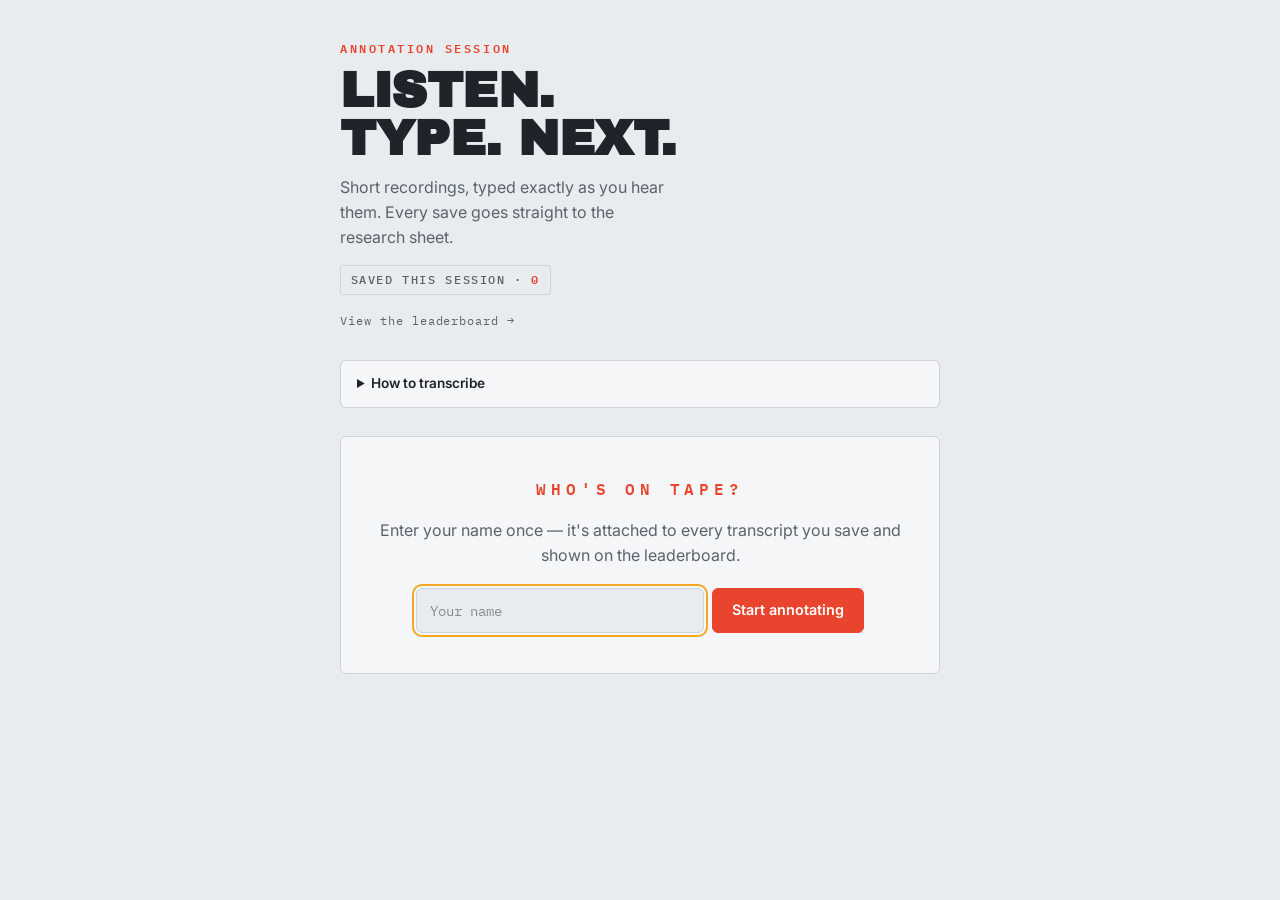
==== index.html @ 05768f13 "Audio annotation tool: waveform player, Sheets backend, leaderboard Static GitHub Pages app: streams" ====
<!DOCTYPE html>
<html lang="en">
<head>
  <meta charset="UTF-8" />
  <meta name="viewport" content="width=device-width, initial-scale=1.0" />
  <title>Listen. Type. Next.</title>
  <link rel="icon" href="data:image/svg+xml,<svg xmlns=%22http://www.w3.org/2000/svg%22 viewBox=%220 0 100 100%22><text y=%22.9em%22 font-size=%2290%22>🎙️</text></svg>" />
  <link rel="preconnect" href="https://fonts.googleapis.com" />
  <link rel="preconnect" href="https://fonts.gstatic.com" crossorigin />
  <link
    href="https://fonts.googleapis.com/css2?family=Archivo+Black&family=IBM+Plex+Mono:wght@400;500;600&family=Inter:wght@400;500;600&display=swap"
    rel="stylesheet"
  />
  <link rel="stylesheet" href="style.css" />
</head>
<body>
  <main class="container">
    <header class="masthead">
      <p class="eyebrow">Annotation session</p>
      <h1>Listen.<br />Type. Next.</h1>
      <p class="lede">
        Short recordings, typed exactly as you hear them. Every save goes
        straight to the research sheet.
      </p>
      <p class="session-chip" aria-live="polite">
        SAVED THIS SESSION&nbsp;·&nbsp;<span id="session-count">0</span>
      </p>
      <p class="session-chip name-chip hidden" id="name-chip">
        ANNOTATOR&nbsp;·&nbsp;<span id="name-chip-value"></span>
        <button id="change-name-btn" class="chip-btn" type="button">change</button>
      </p>
      <p class="leaderboard-link"><a href="leaderboard.html">View the leaderboard →</a></p>
    </header>

    <details class="fieldnotes">
      <summary>How to transcribe</summary>
      <ul>
        <li>Listen to the whole clip before saving. Replay as often as you need.</li>
        <li>Type exactly what you hear, in normal sentence case with punctuation.</li>
        <li>Numbers: write them the way they were spoken — “twenty five” if said as words, “2 5” if spelled out.</li>
        <li>Unclear word? Give your best guess in brackets: <code>[unclear]</code> or <code>[market?]</code>.</li>
        <li>Nothing intelligible at all? Use <em>Can't make it out</em> — that answer counts too.</li>
        <li>Shortcuts: <kbd>Ctrl</kbd>+<kbd>Space</kbd> play/pause · <kbd>Ctrl</kbd>+<kbd>&larr;</kbd> restart · <kbd>Ctrl</kbd>+<kbd>Enter</kbd> save.</li>
      </ul>
    </details>

    <section id="loading" class="status-card">
      <p>Loading the clip list…</p>
    </section>

    <section id="error" class="status-card hidden">
      <p id="error-message"></p>
      <button id="retry-btn" class="btn">Try again</button>
    </section>

    <section id="done" class="status-card hidden">
      <p class="done-mark">END OF TAPE</p>
      <p>Every clip on this device is transcribed. Thank you — your session is complete.</p>
    </section>

    <section id="name-gate" class="status-card hidden">
      <p class="done-mark">WHO'S ON TAPE?</p>
      <p>Enter your name once — it's attached to every transcript you save and shown on the leaderboard.</p>
      <form id="name-form" class="name-form">
        <input id="name-input" type="text" maxlength="80" autocomplete="name" placeholder="Your name" required />
        <button type="submit" class="btn btn-save">Start annotating</button>
      </form>
    </section>

    <section id="annotator" class="hidden">
      <div class="device" role="group" aria-label="Audio player">
        <p class="tape-label" id="clip-name"></p>

        <div class="lcd">
          <canvas id="waveform" height="96" aria-label="Waveform. Click to seek."></canvas>
          <div class="lcd-row">
            <span id="lcd-status" class="lcd-status">STANDBY</span>
            <span id="time" class="lcd-time">0:00 / 0:00</span>
          </div>
        </div>

        <div class="transport">
          <button id="play-btn" class="play-btn" title="Play / pause (Ctrl+Space)" aria-label="Play">
            <svg viewBox="0 0 24 24" width="22" height="22" aria-hidden="true">
              <path class="icon-play" d="M8 5v14l11-7z" fill="currentColor" />
              <g class="icon-pause" fill="currentColor">
                <rect x="6" y="5" width="4" height="14" />
                <rect x="14" y="5" width="4" height="14" />
              </g>
            </svg>
          </button>

          <div class="speed" id="speed" role="group" aria-label="Playback speed">
            <button data-speed="0.5">.5×</button>
            <button data-speed="0.75">.75×</button>
            <button data-speed="1" class="active">1×</button>
            <button data-speed="1.25">1.25×</button>
            <button data-speed="1.5">1.5×</button>
          </div>

          <button id="loop" class="loop-btn" aria-pressed="false" title="Repeat the clip until you save">LOOP</button>
        </div>
      </div>

      <label class="transcript-label" for="transcription">Transcript</label>
      <textarea
        id="transcription"
        rows="4"
        placeholder="Play the clip, then type what you hear…"
        autocomplete="off"
        spellcheck="true"
      ></textarea>

      <div class="actions">
        <button id="skip-btn" class="btn btn-quiet">Can't make it out — skip</button>
        <button id="submit-btn" class="btn btn-save" disabled>Save &amp; next clip</button>
      </div>
      <p id="hint" class="hint">Play the clip once, then type what you hear.</p>
    </section>

    <div id="toast" class="toast hidden" role="status"></div>
  </main>

  <script src="config.js"></script>
  <script src="app.js"></script>
</body>
</html>
---- style.css ----
/* ── Tokens ──────────────────────────────────────────────────────────────────
   Paper   #E9ECEE  cool workbench gray
   Ink     #1F242A  text
   Shell   #262B31  recorder body
   Screen  #14171B  LCD glass
   Amber   #F5A623  LCD signal / waveform
   Signal  #E8442E  save action
──────────────────────────────────────────────────────────────────────────── */

* { box-sizing: border-box; }

:root {
  --paper: #e9ecee;
  --ink: #1f242a;
  --ink-soft: #5a636d;
  --line: #cdd3d8;
  --card: #f4f6f7;
  --shell: #262b31;
  --shell-edge: #191d22;
  --screen: #14171b;
  --amber: #f5a623;
  --amber-dim: #4a4336;
  --signal: #e8442e;
  --signal-dark: #c93520;
  --mono: "IBM Plex Mono", ui-monospace, monospace;
  --body: "Inter", system-ui, sans-serif;
  --display: "Archivo Black", var(--body);
}

@media (prefers-color-scheme: dark) {
  :root {
    --paper: #15181b;
    --ink: #e6e9ec;
    --ink-soft: #98a1aa;
    --line: #2c3238;
    --card: #1c2024;
  }
}

body {
  margin: 0;
  font-family: var(--body);
  background: var(--paper);
  color: var(--ink);
  line-height: 1.55;
}

.container {
  max-width: 640px;
  margin: 0 auto;
  padding: 2.5rem 1.25rem 5rem;
}

.hidden { display: none !important; }

/* ── Masthead ─────────────────────────────────────────────────────────── */

.eyebrow {
  font-family: var(--mono);
  font-size: 0.72rem;
  font-weight: 600;
  letter-spacing: 0.22em;
  text-transform: uppercase;
  color: var(--signal);
  margin: 0 0 0.5rem;
}

h1 {
  font-family: var(--display);
  font-size: clamp(2.1rem, 7vw, 3.1rem);
  line-height: 0.98;
  letter-spacing: -0.01em;
  text-transform: uppercase;
  margin: 0 0 0.75rem;
}

.lede {
  color: var(--ink-soft);
  max-width: 34ch;
  margin: 0 0 1rem;
}

.session-chip {
  display: inline-block;
  font-family: var(--mono);
  font-size: 0.72rem;
  font-weight: 500;
  letter-spacing: 0.14em;
  color: var(--ink-soft);
  border: 1px solid var(--line);
  border-radius: 3px;
  padding: 0.3rem 0.6rem;
  margin: 0;
}
.session-chip #session-count { color: var(--signal); font-weight: 600; }

/* ── Field notes (instructions) ───────────────────────────────────────── */

.fieldnotes {
  border: 1px solid var(--line);
  border-radius: 6px;
  background: var(--card);
  padding: 0.8rem 1rem;
  margin: 1.75rem 0;
  font-size: 0.9rem;
}
.fieldnotes summary {
  cursor: pointer;
  font-weight: 600;
  font-size: 0.85rem;
}
.fieldnotes ul { margin: 0.6rem 0 0.2rem; padding-left: 1.2rem; }
.fieldnotes li { margin: 0.3rem 0; }
.fieldnotes code {
  font-family: var(--mono);
  font-size: 0.85em;
  background: var(--paper);
  padding: 0 0.25em;
  border-radius: 3px;
}
kbd {
  font-family: var(--mono);
  font-size: 0.8em;
  border: 1px solid var(--line);
  border-bottom-width: 2px;
  border-radius: 4px;
  padding: 0 0.35em;
  background: var(--paper);
}

/* ── Status cards ─────────────────────────────────────────────────────── */

.status-card {
  border: 1px solid var(--line);
  border-radius: 6px;
  background: var(--card);
  text-align: center;
  color: var(--ink-soft);
  padding: 2.5rem 1.5rem;
  margin-top: 1.5rem;
}
.done-mark {
  font-family: var(--mono);
  font-weight: 600;
  letter-spacing: 0.3em;
  color: var(--signal);
  margin: 0 0 0.75rem;
}

/* ── The recorder ─────────────────────────────────────────────────────── */

.device {
  background: linear-gradient(180deg, var(--shell), var(--shell-edge));
  border-radius: 12px;
  padding: 1rem 1rem 1.1rem;
  box-shadow:
    0 1px 0 rgba(255, 255, 255, 0.08) inset,
    0 12px 28px -14px rgba(15, 18, 22, 0.55);
}

.tape-label {
  font-family: var(--mono);
  font-size: 0.72rem;
  font-weight: 500;
  letter-spacing: 0.12em;
  text-transform: uppercase;
  color: #b9c1c9;
  background: repeating-linear-gradient(
    -45deg,
    rgba(255, 255, 255, 0.05) 0 6px,
    transparent 6px 12px
  );
  border: 1px solid rgba(255, 255, 255, 0.12);
  border-radius: 4px;
  padding: 0.35rem 0.6rem;
  margin: 0 0 0.75rem;
  overflow-wrap: anywhere;
}

.lcd {
  background: var(--screen);
  border-radius: 8px;
  border: 1px solid rgba(255, 255, 255, 0.07);
  box-shadow: 0 2px 10px rgba(0, 0, 0, 0.5) inset;
  padding: 0.6rem 0.7rem 0.5rem;
}

#waveform {
  display: block;
  width: 100%;
  height: 96px;
  cursor: crosshair;
  touch-action: none;
}

.lcd-row {
  display: flex;
  justify-content: space-between;
  align-items: baseline;
  margin-top: 0.35rem;
  font-family: var(--mono);
  font-size: 0.72rem;
  letter-spacing: 0.12em;
}
.lcd-status { color: var(--amber-dim); font-weight: 600; }
.lcd-status.on { color: var(--amber); }
.lcd-status.on::before {
  content: "● ";
  animation: blink 1.1s steps(2, start) infinite;
}
.lcd-time { color: var(--amber); font-variant-numeric: tabular-nums; }

@keyframes blink { to { visibility: hidden; } }

.transport {
  display: flex;
  align-items: center;
  gap: 0.75rem;
  margin-top: 0.9rem;
  flex-wrap: wrap;
}

.play-btn {
  width: 3.1rem;
  height: 3.1rem;
  border-radius: 50%;
  border: 1px solid rgba(255, 255, 255, 0.16);
  background: linear-gradient(180deg, #343b43, #23282e);
  color: var(--amber);
  cursor: pointer;
  display: flex;
  align-items: center;
  justify-content: center;
  flex-shrink: 0;
  box-shadow: 0 2px 6px rgba(0, 0, 0, 0.4);
}
.play-btn:active { transform: translateY(1px); }
.play-btn .icon-pause { display: none; }
.play-btn.playing .icon-pause { display: block; }
.play-btn.playing .icon-play { display: none; }

.speed {
  display: flex;
  border: 1px solid rgba(255, 255, 255, 0.14);
  border-radius: 6px;
  overflow: hidden;
}
.speed button {
  font-family: var(--mono);
  font-size: 0.7rem;
  font-weight: 500;
  color: #aeb6be;
  background: transparent;
  border: none;
  border-right: 1px solid rgba(255, 255, 255, 0.1);
  padding: 0.45rem 0.55rem;
  cursor: pointer;
}
.speed button:last-child { border-right: none; }
.speed button.active { background: var(--amber); color: #1c1405; font-weight: 600; }

.loop-btn {
  font-family: var(--mono);
  font-size: 0.7rem;
  font-weight: 600;
  letter-spacing: 0.14em;
  color: #aeb6be;
  background: transparent;
  border: 1px solid rgba(255, 255, 255, 0.14);
  border-radius: 6px;
  padding: 0.45rem 0.7rem;
  cursor: pointer;
  margin-left: auto;
}
.loop-btn[aria-pressed="true"] { background: var(--amber); color: #1c1405; }

/* ── Transcript ───────────────────────────────────────────────────────── */

.transcript-label {
  display: block;
  font-family: var(--mono);
  font-size: 0.72rem;
  font-weight: 600;
  letter-spacing: 0.22em;
  text-transform: uppercase;
  color: var(--ink-soft);
  margin: 1.5rem 0 0.4rem;
}

textarea {
  width: 100%;
  min-height: 7rem;
  resize: vertical;
  font-family: var(--mono);
  font-size: 0.95rem;
  line-height: 1.7;
  color: var(--ink);
  background: var(--card);
  border: 1px solid var(--line);
  border-radius: 6px;
  padding: 0.85rem 1rem;
}
textarea::placeholder { color: var(--ink-soft); opacity: 0.7; }

/* ── Actions ──────────────────────────────────────────────────────────── */

.actions {
  display: flex;
  justify-content: space-between;
  align-items: center;
  gap: 0.75rem;
  margin-top: 1rem;
  flex-wrap: wrap;
}

.btn {
  font: inherit;
  font-weight: 600;
  font-size: 0.9rem;
  border-radius: 6px;
  padding: 0.65rem 1.2rem;
  cursor: pointer;
  border: 1px solid var(--line);
  background: var(--card);
  color: var(--ink);
}
.btn:disabled { opacity: 0.45; cursor: not-allowed; }

.btn-save {
  background: var(--signal);
  border-color: var(--signal);
  color: #fff;
}
.btn-save:hover:not(:disabled) { background: var(--signal-dark); }

.btn-quiet { color: var(--ink-soft); }
.btn-quiet:hover:not(:disabled) { border-color: var(--ink-soft); }

.hint {
  font-size: 0.8rem;
  color: var(--ink-soft);
  margin: 0.6rem 0 0;
}

/* ── Toast ────────────────────────────────────────────────────────────── */

.toast {
  position: fixed;
  bottom: 1.5rem;
  left: 50%;
  transform: translateX(-50%);
  font-family: var(--mono);
  font-size: 0.8rem;
  letter-spacing: 0.06em;
  background: var(--ink);
  color: var(--paper);
  padding: 0.6rem 1.2rem;
  border-radius: 999px;
  box-shadow: 0 6px 18px rgba(0, 0, 0, 0.3);
  z-index: 10;
}
.toast.error { background: var(--signal); color: #fff; }

/* ── Quality floor ────────────────────────────────────────────────────── */

:focus-visible {
  outline: 2px solid var(--amber);
  outline-offset: 2px;
}
textarea:focus-visible { outline-color: var(--signal); }

@media (prefers-reduced-motion: reduce) {
  .lcd-status.on::before { animation: none; }
  .play-btn:active { transform: none; }
}

@media (max-width: 480px) {
  .container { padding-top: 1.75rem; }
  .loop-btn { margin-left: 0; }
  .actions { flex-direction: column-reverse; align-items: stretch; }
  .btn { width: 100%; }
  .name-form { flex-direction: column; align-items: stretch; }
  .lb-controls { flex-direction: column; align-items: stretch; }
}

/* ── Annotator name ───────────────────────────────────────────────────── */

.name-chip { margin-left: 0.5rem; }

.chip-btn {
  font-family: var(--mono);
  font-size: 0.68rem;
  letter-spacing: 0.08em;
  color: var(--signal);
  background: transparent;
  border: none;
  padding: 0 0 0 0.4rem;
  cursor: pointer;
}
.chip-btn:hover { text-decoration: underline; }

.name-form {
  display: flex;
  gap: 0.5rem;
  justify-content: center;
  margin-top: 1.25rem;
}
.name-form input {
  flex: 1;
  max-width: 18rem;
  font-family: var(--mono);
  font-size: 0.9rem;
  color: var(--ink);
  background: var(--paper);
  border: 1px solid var(--line);
  border-radius: 6px;
  padding: 0.6rem 0.8rem;
}
.name-form input::placeholder { color: var(--ink-soft); opacity: 0.7; }

.leaderboard-link { margin: 0.75rem 0 0; }
.leaderboard-link a {
  font-family: var(--mono);
  font-size: 0.75rem;
  letter-spacing: 0.08em;
  color: var(--ink-soft);
  text-decoration: none;
}
.leaderboard-link a:hover { color: var(--signal); text-decoration: underline; }

/* ── Leaderboard ──────────────────────────────────────────────────────── */

.lb-controls {
  display: flex;
  gap: 0.75rem;
  margin: 1.5rem 0 1rem;
}
.lb-controls input {
  flex: 1;
  font-family: var(--mono);
  font-size: 0.85rem;
  color: var(--ink);
  background: var(--card);
  border: 1px solid var(--line);
  border-radius: 6px;
  padding: 0.6rem 0.8rem;
}
.lb-controls input::placeholder { color: var(--ink-soft); opacity: 0.7; }

.lb-table {
  width: 100%;
  border-collapse: collapse;
  background: var(--card);
  border: 1px solid var(--line);
  border-radius: 6px;
}
.lb-table th {
  font-family: var(--mono);
  font-size: 0.7rem;
  font-weight: 600;
  letter-spacing: 0.18em;
  text-transform: uppercase;
  color: var(--ink-soft);
  text-align: left;
}
.lb-table th,
.lb-table td {
  padding: 0.55rem 0.8rem;
  border-bottom: 1px solid var(--line);
}
.lb-table td:first-child,
.lb-table th:first-child {
  font-family: var(--mono);
  color: var(--ink-soft);
  width: 2.5rem;
}
.lb-table td:nth-child(n + 3),
.lb-table th:nth-child(n + 3) {
  text-align: right;
  font-variant-numeric: tabular-nums;
}
.lb-table tr:last-child td { border-bottom: none; }

tr.me {
  outline: 2px solid var(--amber);
  background: rgba(245, 166, 35, 0.12);
}
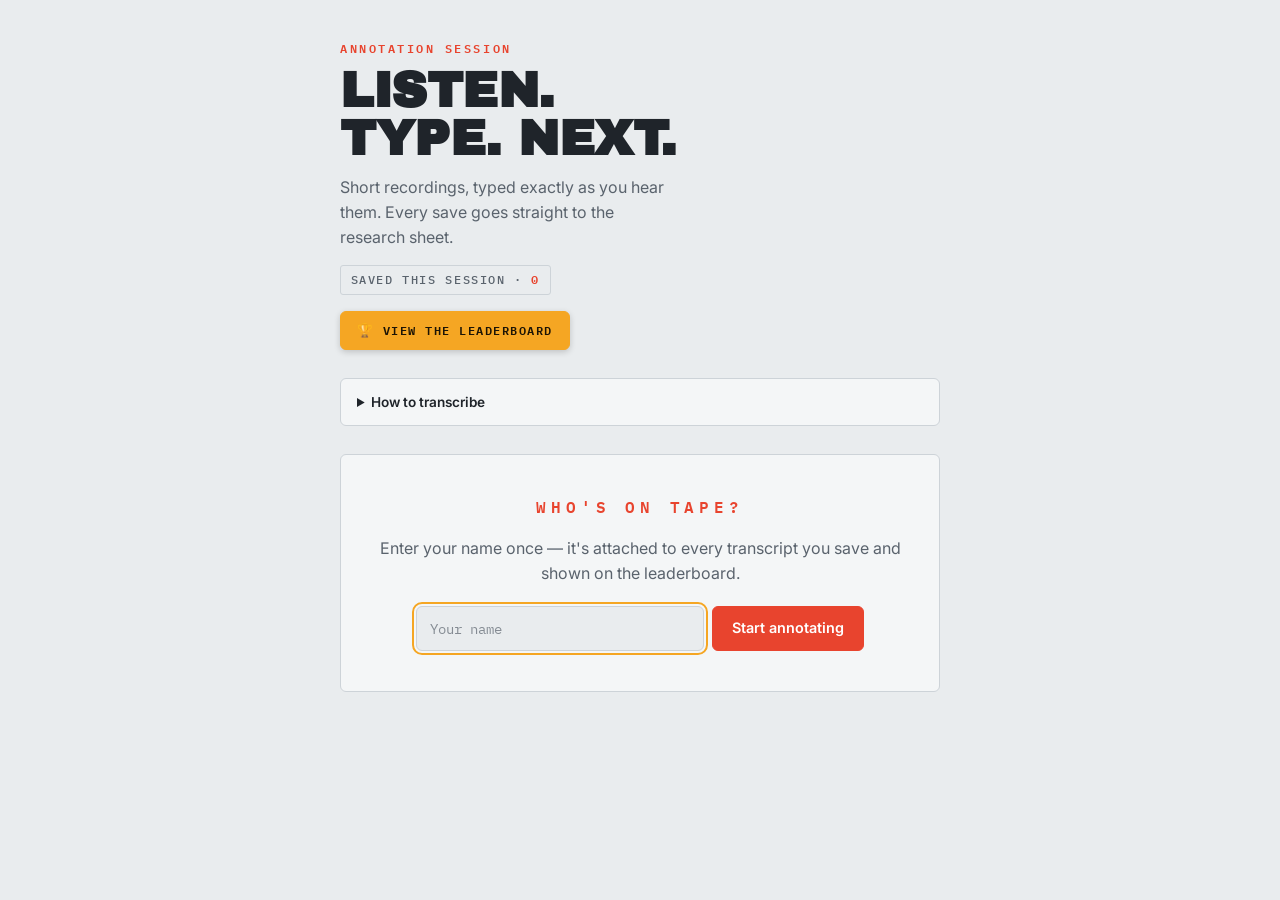
==== commit 2e5f3ef2: "Make the leaderboard link a prominent amber button Co-Authored-By: Claude Fable 5 <noreply@anthropic" ====
--- a/index.html
+++ b/index.html
@@ -29,7 +29,7 @@
         ANNOTATOR&nbsp;·&nbsp;<span id="name-chip-value"></span>
         <button id="change-name-btn" class="chip-btn" type="button">change</button>
       </p>
-      <p class="leaderboard-link"><a href="leaderboard.html">View the leaderboard →</a></p>
+      <p class="leaderboard-link"><a class="btn-leaderboard" href="leaderboard.html">🏆 View the leaderboard</a></p>
     </header>
 
     <details class="fieldnotes">
--- a/style.css
+++ b/style.css
@@ -418,7 +418,7 @@
 }
 .name-form input::placeholder { color: var(--ink-soft); opacity: 0.7; }
 
-.leaderboard-link { margin: 0.75rem 0 0; }
+.leaderboard-link { margin: 1rem 0 0; }
 .leaderboard-link a {
   font-family: var(--mono);
   font-size: 0.75rem;
@@ -427,6 +427,29 @@
   text-decoration: none;
 }
 .leaderboard-link a:hover { color: var(--signal); text-decoration: underline; }
+
+.leaderboard-link a.btn-leaderboard {
+  display: inline-block;
+  font-size: 0.78rem;
+  font-weight: 600;
+  letter-spacing: 0.12em;
+  text-transform: uppercase;
+  color: #1c1405;
+  background: var(--amber);
+  border: 1px solid var(--amber);
+  border-radius: 6px;
+  padding: 0.55rem 1rem;
+  box-shadow: 0 2px 6px rgba(0, 0, 0, 0.18);
+}
+.leaderboard-link a.btn-leaderboard:hover {
+  background: #ffb63f;
+  color: #1c1405;
+  text-decoration: none;
+  transform: translateY(-1px);
+}
+@media (prefers-reduced-motion: reduce) {
+  .leaderboard-link a.btn-leaderboard:hover { transform: none; }
+}
 
 /* ── Leaderboard ──────────────────────────────────────────────────────── */
 
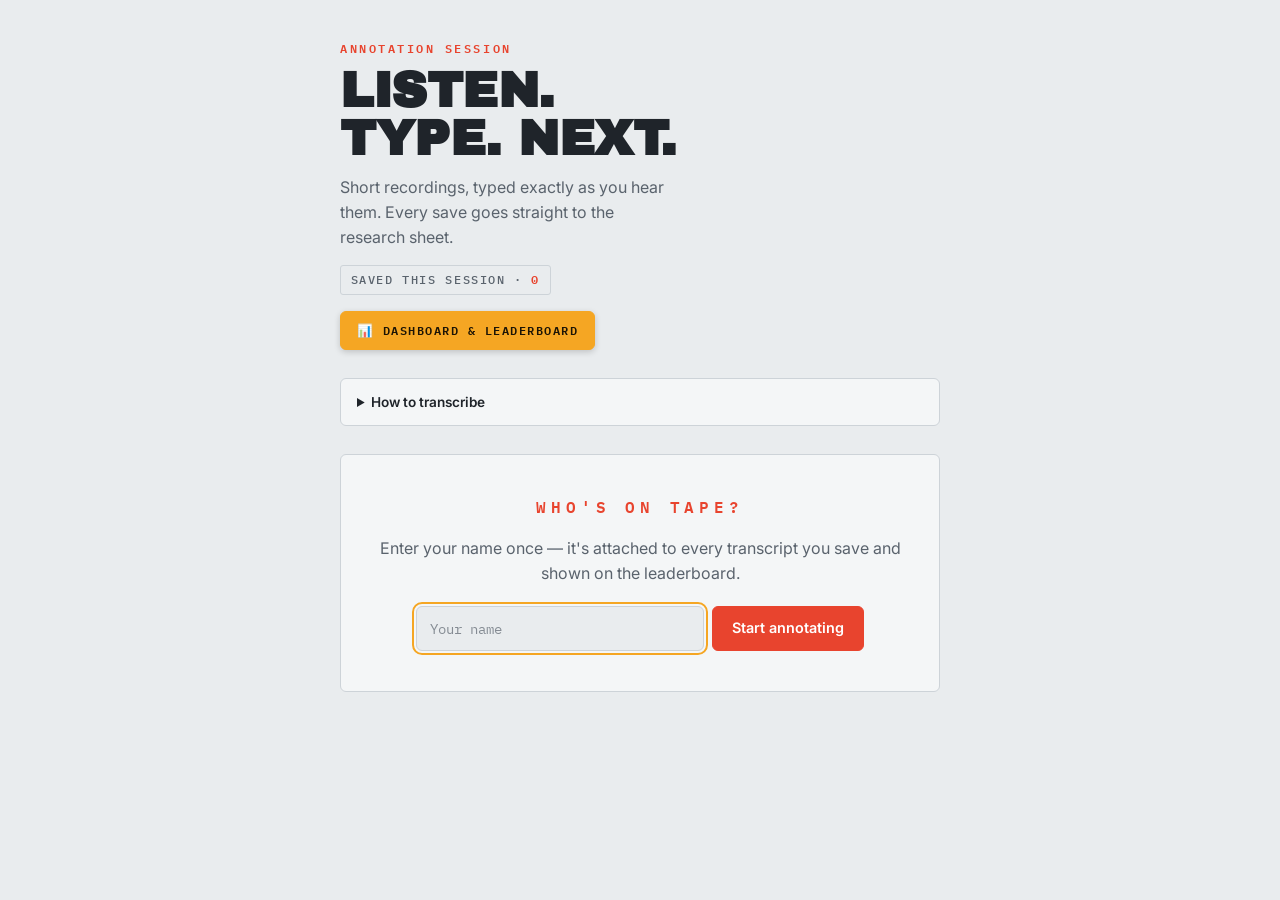
==== commit 0733b76f: "Add project dashboard: coverage gauges, activity chart, leaderboard New dashboard.html/dashboard.js " ====
--- a/index.html
+++ b/index.html
@@ -3,6 +3,8 @@
 <head>
   <meta charset="UTF-8" />
   <meta name="viewport" content="width=device-width, initial-scale=1.0" />
+  <meta name="description" content="Listen to short audio clips and transcribe them. Every save goes straight to the research sheet." />
+  <meta name="theme-color" content="#262b31" />
   <title>Listen. Type. Next.</title>
   <link rel="icon" href="data:image/svg+xml,<svg xmlns=%22http://www.w3.org/2000/svg%22 viewBox=%220 0 100 100%22><text y=%22.9em%22 font-size=%2290%22>🎙️</text></svg>" />
   <link rel="preconnect" href="https://fonts.googleapis.com" />
@@ -29,7 +31,7 @@
         ANNOTATOR&nbsp;·&nbsp;<span id="name-chip-value"></span>
         <button id="change-name-btn" class="chip-btn" type="button">change</button>
       </p>
-      <p class="leaderboard-link"><a class="btn-leaderboard" href="leaderboard.html">🏆 View the leaderboard</a></p>
+      <p class="leaderboard-link"><a class="btn-leaderboard" href="dashboard.html">📊 Dashboard &amp; leaderboard</a></p>
     </header>
 
     <details class="fieldnotes">
@@ -55,14 +57,15 @@
 
     <section id="done" class="status-card hidden">
       <p class="done-mark">END OF TAPE</p>
-      <p>Every clip on this device is transcribed. Thank you — your session is complete.</p>
+      <p>You've transcribed every available clip. Thank you — your session is complete.</p>
+      <p class="leaderboard-link"><a class="btn-leaderboard" href="dashboard.html">📊 See where you rank</a></p>
     </section>
 
     <section id="name-gate" class="status-card hidden">
       <p class="done-mark">WHO'S ON TAPE?</p>
       <p>Enter your name once — it's attached to every transcript you save and shown on the leaderboard.</p>
       <form id="name-form" class="name-form">
-        <input id="name-input" type="text" maxlength="80" autocomplete="name" placeholder="Your name" required />
+        <input id="name-input" type="text" maxlength="80" autocomplete="name" placeholder="Your name" aria-label="Your name" required />
         <button type="submit" class="btn btn-save">Start annotating</button>
       </form>
     </section>
--- a/style.css
+++ b/style.css
@@ -508,3 +508,120 @@
   outline: 2px solid var(--amber);
   background: rgba(245, 166, 35, 0.12);
 }
+
+/* ── Dashboard ────────────────────────────────────────────────────────── */
+
+.back-link { margin: 0 0 2rem; }
+
+.session-chip:empty { display: none; }
+
+.section-label {
+  font-family: var(--mono);
+  font-size: 0.72rem;
+  font-weight: 600;
+  letter-spacing: 0.22em;
+  text-transform: uppercase;
+  color: var(--ink-soft);
+  margin: 2rem 0 0.6rem;
+}
+
+.dash-device { padding: 1rem; }
+.dash-lcd { display: grid; gap: 0.7rem; padding: 0.9rem 1rem; }
+
+/* Tape gauges: amber fill on a dim step of the same ramp, like the waveform */
+.gauge {
+  display: grid;
+  grid-template-columns: 7.5rem 1fr auto;
+  gap: 0.7rem;
+  align-items: center;
+  font-family: var(--mono);
+  font-size: 0.72rem;
+  letter-spacing: 0.1em;
+}
+.gauge-label { color: #aeb6be; font-weight: 600; }
+.gauge-track {
+  display: block;
+  height: 10px;
+  background: var(--amber-dim);
+  border-radius: 2px;
+  overflow: hidden;
+}
+.gauge-fill {
+  display: block;
+  height: 100%;
+  width: 0;
+  background: var(--amber);
+  border-radius: 2px 0 0 2px;
+}
+.gauge-value {
+  color: var(--amber);
+  font-variant-numeric: tabular-nums;
+  white-space: nowrap;
+}
+.gauge-note {
+  font-family: var(--mono);
+  font-size: 0.66rem;
+  letter-spacing: 0.06em;
+  color: #7c858e;
+  margin: 0.1rem 0 0;
+}
+
+.kpi-grid {
+  display: grid;
+  grid-template-columns: repeat(auto-fit, minmax(7.5rem, 1fr));
+  gap: 0.75rem;
+  margin-top: 0.75rem;
+}
+.kpi {
+  border: 1px solid var(--line);
+  border-radius: 6px;
+  background: var(--card);
+  padding: 0.7rem 0.9rem;
+  display: flex;
+  flex-direction: column;
+  gap: 0.15rem;
+}
+.kpi-label {
+  font-family: var(--mono);
+  font-size: 0.66rem;
+  font-weight: 600;
+  letter-spacing: 0.14em;
+  text-transform: uppercase;
+  color: var(--ink-soft);
+}
+.kpi-value { font-size: 1.55rem; font-weight: 600; line-height: 1.2; }
+
+.activity-chart { position: relative; }
+.activity-chart svg { display: block; width: 100%; height: auto; }
+.chart-empty {
+  font-family: var(--mono);
+  font-size: 0.75rem;
+  letter-spacing: 0.14em;
+  color: var(--amber-dim);
+  text-align: center;
+  margin: 3rem 0;
+}
+.chart-tooltip {
+  position: absolute;
+  transform: translate(-50%, -100%);
+  pointer-events: none;
+  white-space: nowrap;
+  font-family: var(--mono);
+  font-size: 0.72rem;
+  letter-spacing: 0.04em;
+  color: #e6e9ec;
+  background: #262b31;
+  border: 1px solid rgba(255, 255, 255, 0.14);
+  border-radius: 4px;
+  padding: 0.25rem 0.55rem;
+  box-shadow: 0 4px 12px rgba(0, 0, 0, 0.4);
+  z-index: 5;
+}
+
+.chart-table { margin: 0.75rem 0 0; }
+.chart-table .lb-table { margin-top: 0.6rem; }
+
+@media (max-width: 480px) {
+  .gauge { grid-template-columns: 5.5rem 1fr; }
+  .gauge-value { grid-column: 2; justify-self: end; }
+}
